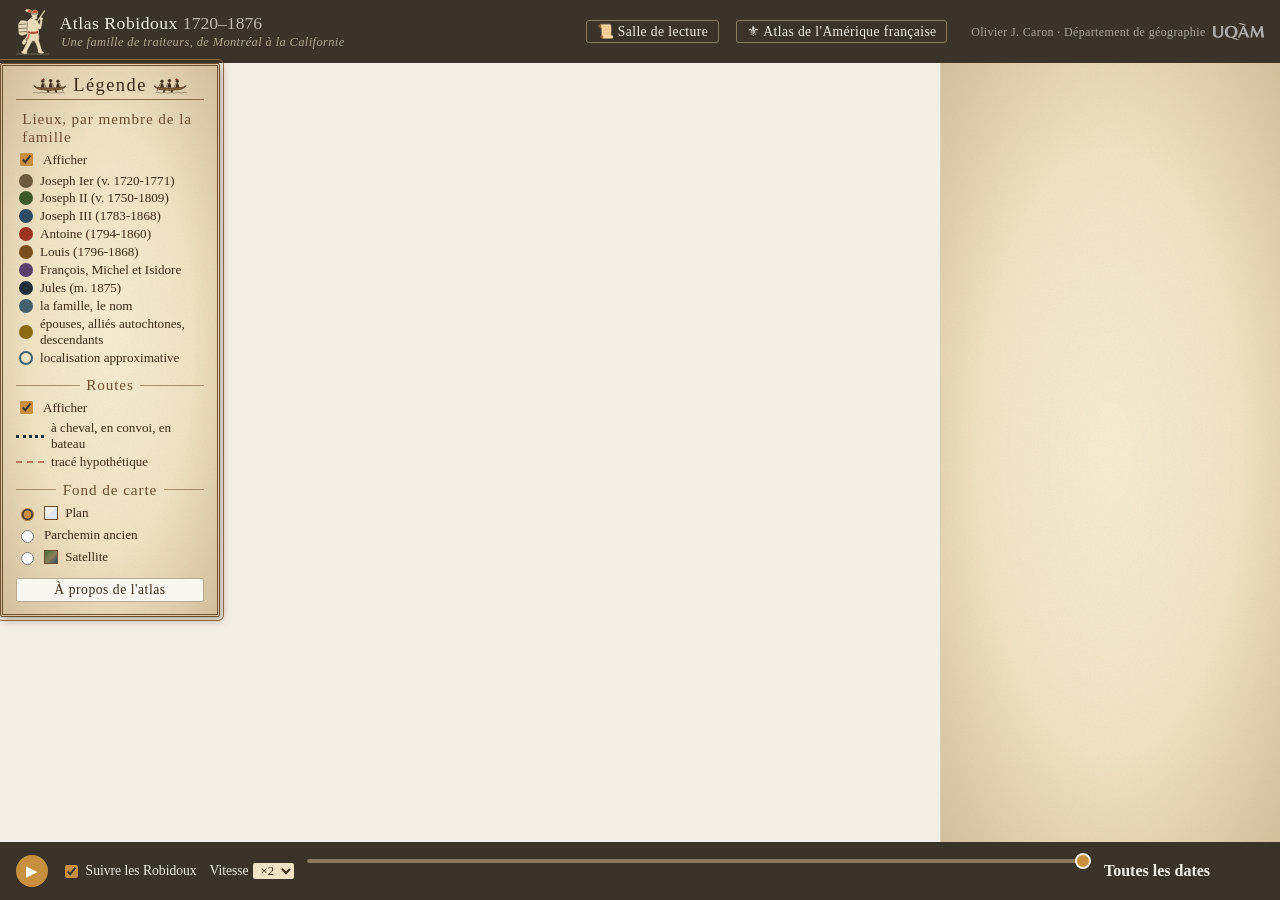
==== index.html @ 48bb447d "Memorial to the Robidoux Brothers (1924), Tassé et ouvrages d'archive.org : 27 nouveaux lieux, 8 ent" ====
<!DOCTYPE html>
<html lang="fr">
<head>
  <meta charset="utf-8">
  <meta name="viewport" content="width=device-width, initial-scale=1">
  <title>Atlas géohistorique — La famille Robidoux (1720–1876)</title>
  <meta name="author" content="Olivier J. Caron, Département de géographie, UQAM">
  <link rel="stylesheet" href="https://unpkg.com/maplibre-gl@5/dist/maplibre-gl.css">
  <link rel="preconnect" href="https://fonts.googleapis.com">
  <link rel="preconnect" href="https://fonts.gstatic.com" crossorigin>
  <link rel="stylesheet" href="https://fonts.googleapis.com/css2?family=IM+Fell+English:ital@0;1&family=IM+Fell+English+SC&display=swap">
  <link rel="icon" href="images/coureur-des-bois.svg" type="image/svg+xml">
  <link rel="stylesheet" href="css/style.css?v=5">
</head>
<body>
  <header class="barre">
    <img class="embleme" src="images/coureur-des-bois-clair.svg" alt="" width="34" height="47" style="filter:none;height:47px">
    <div class="titre">
      <h1>Atlas Robidoux <span>1720–1876</span></h1>
      <p class="projet">Une famille de traiteurs, de Montréal à la Californie</p>
    </div>
    <a class="lien-reseau" href="salle-de-lecture.html" title="Portraits du père, des frères et des proches ; documents et études du dossier">📜 Salle de lecture</a>
    <a class="lien-reseau" href="https://geolas2023.github.io/Atlas-Les-Canadiens-Fran-ais-de-l-Ouest/" title="Accueil du réseau : tous les atlas des francophones d'Amérique du Nord">⚜ Atlas de l'Amérique française</a>
    <p class="credit"><a href="https://professeurs.uqam.ca/professeur/caron.olivier/" target="_blank" rel="noopener" title="Page de professeur, UQAM">Olivier J. Caron</a> · <a href="https://geo.uqam.ca/" target="_blank" rel="noopener" title="Département de géographie de l'UQAM">Département de géographie</a> <a href="https://uqam.ca" title="Université du Québec à Montréal"><img class="logo-uqam" src="images/uqam-logo.svg" alt="UQAM"></a></p>
  </header>

  <main class="contenu">
    <div id="carte" aria-label="Carte interactive">
      <!-- Habillage de la carte (parchemin, bords brûlés, coins, rose des vents) : décor seulement, ne capte pas les clics -->
      <div class="parchemin" aria-hidden="true">
        <span class="coin hg"></span><span class="coin hd"></span><span class="coin bg"></span><span class="coin bd"></span>
        <img class="rose" src="images/rose-des-vents.svg" alt="">
      </div>
      <details id="legende-carte" class="legende-carte" open>
        <summary>Légende</summary>
        <h3>Lieux, par membre de la famille</h3>
        <label><input type="checkbox" id="c-lieux" checked> Afficher</label>
        <ul>
          <li><i class="pt joseph1"></i> Joseph Ier (v. 1720-1771)</li>
          <li><i class="pt joseph2"></i> Joseph II (v. 1750-1809)</li>
          <li><i class="pt joseph3"></i> Joseph III (1783-1868)</li>
          <li><i class="pt antoine"></i> Antoine (1794-1860)</li>
          <li><i class="pt louis"></i> Louis (1796-1868)</li>
          <li><i class="pt freres"></i> François, Michel et Isidore</li>
          <li><i class="pt jules"></i> Jules (m. 1875)</li>
          <li><i class="pt famille"></i> la famille, le nom</li>
          <li><i class="pt proches"></i> épouses, alliés autochtones, descendants</li>
          <li><i class="pt incertain"></i> localisation approximative</li>
        </ul>
        <h3>Routes</h3>
        <label><input type="checkbox" id="c-trajets" checked> Afficher</label>
        <ul>
          <li><i class="ln terre"></i> à cheval, en convoi, en bateau</li>
          <li><i class="ln hypo"></i> tracé hypothétique</li>
        </ul>
        <h3>Fond de carte</h3>
        <div class="choix-fond" role="radiogroup" aria-label="Fond de carte">
          <label><input type="radio" name="fond" value="plan" checked><i class="sw plan"></i> Plan</label>
          <label><input type="radio" name="fond" value="parchemin"><i class="sw parchemin"></i> Parchemin ancien</label>
          <label><input type="radio" name="fond" value="satellite"><i class="sw satellite"></i> Satellite</label>
        </div>
        <button type="button" id="btn-apropos" class="btn-apropos">À propos de l'atlas</button>
      </details>
    </div>
    <aside id="panneau" aria-live="polite" aria-label="Journal de bord"></aside>
  </main>

  <footer class="timeline">
    <button id="lecture" aria-label="Lecture">▶</button>
    <label class="suivi" title="La carte suit les Robidoux : envol vers chaque lieu, le cavalier ou le canot parcourt chaque route"><input type="checkbox" id="suivi" checked> Suivre les Robidoux</label>
    <label class="suivi" title="Vitesse de la visite animée">Vitesse
      <select id="vitesse" aria-label="Vitesse de la visite">
        <option value="1">×1</option>
        <option value="2" selected>×2</option>
        <option value="4">×4</option>
      </select>
    </label>
    <div class="piste">
      <input type="range" id="curseur" min="0" max="750" step="1" value="750" aria-label="Date affichée">
      <div id="graduation" aria-hidden="true"></div>
    </div>
    <output id="date-affichee">Toutes les dates</output>
  </footer>

  <div id="lightbox" class="lightbox" hidden role="dialog" aria-modal="true" aria-label="Photo agrandie">
    <button type="button" id="lb-fermer" class="lb-fermer" aria-label="Fermer">✕</button>
    <button type="button" id="lb-prec" class="lb-nav lb-prec" aria-label="Photo précédente">‹</button>
    <figure class="lb-cadre">
      <img id="lb-image" src="" alt="">
      <figcaption><span id="lb-legende"></span> <a id="lb-ouvrir" href="#" target="_blank" rel="noopener">Ouvrir en taille réelle ↗</a></figcaption>
    </figure>
    <button type="button" id="lb-suiv" class="lb-nav lb-suiv" aria-label="Photo suivante">›</button>
  </div>

  <script src="https://unpkg.com/maplibre-gl@5/dist/maplibre-gl.js"></script>
  <script src="https://cdn.jsdelivr.net/npm/topojson-client@3/dist/topojson-client.min.js"></script>
  <script src="js/fonds.js?v=5"></script>
  <script src="js/app.js?v=5"></script>
  <script src="js/visite.js?v=5"></script>
</body>
</html>
---- css/style.css ----
/* =====================================================================
   Atlas Robidoux — même habillage que l'Atlas Aubry
   Bandeau et timeline brun foncé, fond de carte clair, légende en cartouche et journal de bord
   sur parchemin (encre sépia, IM Fell English), accents ocre.
   ===================================================================== */
:root {
  --encre: #3d2a17; --encre-pale: #6b4f2e; --sepia: #8a6a44; --rouge: #8b2e1f; --or: #c8903e;
  --velin: #f1e4c4; --parchemin: #f4efe6; --parchemin-fonce: #e3cfa3; --bois: #3b3328; --bois-clair: #5a4d3c;
  --grain: url("data:image/svg+xml;utf8,<svg xmlns='http://www.w3.org/2000/svg' width='200' height='200'><filter id='n'><feTurbulence type='fractalNoise' baseFrequency='.8' numOctaves='3' stitchTiles='stitch'/><feColorMatrix values='0 0 0 0 .35  0 0 0 0 .25  0 0 0 0 .12  0 0 0 .09 0'/></filter><rect width='100%' height='100%' filter='url(%23n)'/></svg>");
  --taches: url("data:image/svg+xml;utf8,<svg xmlns='http://www.w3.org/2000/svg' width='900' height='700'><filter id='t'><feTurbulence type='fractalNoise' baseFrequency='.006' numOctaves='4' seed='3'/><feColorMatrix values='0 0 0 0 .16  0 0 0 0 .30  0 0 0 0 .40  0 0 0 -1.6 .8'/></filter><rect width='100%' height='100%' filter='url(%23t)'/></svg>");
  --fell: 'IM Fell English', Georgia, 'Times New Roman', serif;
  --fell-sc: 'IM Fell English SC', 'IM Fell English', Georgia, serif;
  --pirate: 'IM Fell English SC', 'IM Fell English', Georgia, serif;
}
* { box-sizing: border-box; }
html, body { margin: 0; height: 100%; font-family: var(--fell); color: var(--encre); background: var(--bois); }
body { display: grid; grid-template-rows: auto 1fr auto; }

/* ---------- Bandeau ---------- */
.barre { display: flex; align-items: center; gap: .7rem; padding: .35rem 1rem; color: var(--velin);
  background: var(--bois) var(--grain); border-bottom: 3px double var(--or); }
.barre h1 { font-family: var(--pirate); font-weight: normal; font-size: 1.9rem; margin: 0; letter-spacing: .04em; color: var(--or);
  text-shadow: 0 1px 0 #000, 0 0 8px rgba(217, 180, 106, .25); }
.barre h1 span { font-family: var(--fell); font-size: 1.05rem; color: var(--velin); opacity: .75; letter-spacing: .08em; }
.barre .titre { display: flex; flex-direction: column; line-height: 1; }
.barre .projet { margin: .15rem 0 0 .1rem; font-family: var(--fell); font-style: italic; font-size: .95rem; color: var(--velin); opacity: .85; letter-spacing: .03em; }
.embleme { height: 45px; width: auto; filter: invert(88%) sepia(30%) saturate(500%) hue-rotate(350deg) brightness(.95); transform-origin: 50% 90%; }
.embleme.tangue { animation: tangage 1.6s ease-in-out infinite alternate; }
.credit { margin: 0 0 0 auto; font-size: .8rem; opacity: .7; letter-spacing: .03em; }
.credit a { color: inherit; text-decoration: none; }
.credit a:hover { text-decoration: underline; }
.barre .lien-reseau { margin-left: auto; color: var(--or); text-decoration: none; font-size: .95rem; letter-spacing: .03em;
  border: 1px solid var(--or); border-radius: 3px; padding: .15rem .6rem; white-space: nowrap; }
.barre .lien-reseau:hover { background: var(--or); color: var(--bois); }
.barre .lien-reseau + .credit { margin-left: .9rem; }
.credit .logo-uqam { height: 1.4em; width: auto; vertical-align: -0.35em; margin-left: .35em; }
@keyframes tangage { from { transform: rotate(-4deg) translateY(0); } to { transform: rotate(4deg) translateY(-2px); } }

/* ---------- Carte et habillage ---------- */
.contenu { display: grid; grid-template-columns: 1fr; min-height: 0; position: relative; }
#carte { min-height: 0; position: relative; background: var(--parchemin); }
.parchemin { position: absolute; inset: 0; pointer-events: none; z-index: 1; }
/* grain du papier et taches d'humidité, mêlés à la carte */
.parchemin::before { content: ''; position: absolute; inset: 0; background-image: var(--grain), var(--taches); background-size: 200px 200px, cover; mix-blend-mode: multiply; opacity: .9; }
/* bords brûlés et cadre à double filet */
.parchemin::after { content: ''; position: absolute; inset: 0; background: url('../images/bords-brules.svg') center / 100% 100% no-repeat; }
.parchemin .coin { position: absolute; width: 64px; height: 64px; background: url('../images/coin.svg') center / contain no-repeat; opacity: .85; }
.coin.hg { top: 18px; left: 20px; }
.coin.hd { top: 18px; right: 20px; transform: scaleX(-1); }
.coin.bg { bottom: 18px; left: 20px; transform: scaleY(-1); }
.coin.bd { bottom: 18px; right: 20px; transform: scale(-1, -1); }
.parchemin .rose { position: absolute; width: 92px; height: 92px; left: 40px; bottom: 50px; opacity: .85; mix-blend-mode: multiply; }
/* hors du parchemin, l'habillage s'efface */
body:not(.fond-parchemin) .parchemin::before, body:not(.fond-parchemin) .parchemin .rose { display: none; }
/* contrôles de MapLibre au-dessus du décor, à l'intérieur des bords brûlés */
#carte .maplibregl-ctrl-top-left, #carte .maplibregl-ctrl-top-right { top: 22px; }
#carte .maplibregl-ctrl-top-left { left: 40px; }
#carte .maplibregl-ctrl-top-right { right: 26px; }
#carte .maplibregl-ctrl-bottom-left { left: 34px; bottom: 26px; }
#carte .maplibregl-ctrl-bottom-right { right: 34px; bottom: 24px; }
#carte .maplibregl-ctrl-group { background: var(--velin); border: 1px solid var(--encre-pale); box-shadow: 1px 2px 6px rgba(15, 30, 40, .4); }
#carte .maplibregl-ctrl-scale { background: rgba(243, 230, 196, .85); border-color: var(--encre); color: var(--encre); font-family: var(--fell); }
#carte .maplibregl-ctrl-attrib { background: rgba(243, 230, 196, .8); font-family: var(--fell); }

/* ---------- Légende : cartouche ---------- */
.legende-carte { max-height: calc(100vh - 260px); overflow-y: auto; width: 222px; padding: .55rem .8rem .7rem; font-size: .84rem;
  background-color: var(--velin); background-image: var(--grain); color: var(--encre); font-family: var(--fell);
  border: 3px double var(--encre-pale); outline: 1px solid var(--sepia); outline-offset: 3px; border-radius: 2px;
  box-shadow: 2px 4px 12px rgba(15, 30, 40, .45); }
.legende-carte summary { font-family: var(--pirate); font-size: 1.45rem; text-align: center; list-style: none; cursor: pointer; color: var(--rouge);
  display: flex; align-items: center; justify-content: center; gap: .4rem; }
.legende-carte summary::-webkit-details-marker { display: none; }
.legende-carte summary::before, .legende-carte summary::after { content: ''; width: 30px; height: 25px; flex: none; background: url('../images/galion.svg') center / contain no-repeat; }
.legende-carte summary::after { transform: scaleX(-1); }
.legende-carte[open] summary { border-bottom: 1px solid var(--sepia); padding-bottom: .2rem; }
.legende-carte:not([open]) { width: auto; }
.legende-carte h3 { font-family: var(--fell-sc); font-weight: normal; font-size: .95rem; letter-spacing: .06em; color: var(--encre-pale);
  margin: .65rem 0 .25rem; display: flex; align-items: center; gap: .4rem; }
.legende-carte h3::before, .legende-carte h3::after { content: ''; flex: 1; border-top: 1px solid var(--sepia); opacity: .7; }
.legende-carte ul { list-style: none; margin: .2rem 0 0; padding: 0; }
.legende-carte li, .legende-carte label { display: flex; align-items: center; gap: .45rem; margin: .12rem 0; }
.legende-carte label { cursor: pointer; }
.legende-carte input { accent-color: var(--rouge); }
.legende-carte .pt { width: 10px; height: 10px; border-radius: 50%; border: 2px solid; box-sizing: content-box; flex: none; margin-left: 3px; }
.pt.combat { background: #8b2a17; border-color: #8b2a17; box-shadow: 0 0 0 2px var(--velin), 0 0 0 3px #8b2a17; }
.pt.fondation { background: #3f5a2a; border-color: #3f5a2a; }
.pt.decouverte { background: #2f4d63; border-color: #2f4d63; }
.pt.port { background: #6b5a3c; border-color: #6b5a3c; }
.pt.vie { background: #1f2f3a; border-color: #1f2f3a; }
.pt.incertain { background: var(--velin); border-color: #43606e; border-width: 2.5px; }
.legende-carte .ln { width: 28px; height: 0; flex: none; }
.ln.mer { border-top: 2.5px dashed #8b2a17; }
.ln.terre { border-top: 3px dotted #1f2f3a; }
.ln.hypo { border-top: 2px dashed rgba(139, 42, 23, .55); }
.choix-fond { display: grid; gap: .15rem; }
.btn-apropos { width: 100%; margin-top: .7rem; font-family: var(--fell-sc); letter-spacing: .04em; font-size: .85rem; cursor: pointer;
  background: var(--parchemin-fonce); color: var(--encre); border: 1px solid var(--encre-pale); border-radius: 2px; padding: .2rem .4rem;
  box-shadow: inset 0 0 0 2px var(--velin), inset 0 0 0 3px rgba(67, 96, 110, .45); }
.btn-apropos:hover { background: var(--rouge); color: var(--velin); }
.legende-carte .sw { width: 14px; height: 14px; border: 1px solid var(--encre-pale); flex: none; }
.sw.parchemin { background: linear-gradient(135deg, #c9dcdc 50%, #e4d3a8 50%); }
.sw.plan { background: linear-gradient(135deg, #f2efe9 50%, #dfe6ee 50%); }
.sw.satellite { background: linear-gradient(135deg, #4d6b3c 0%, #8a7f5a 55%, #2f4a63 100%); }

/* ---------- Journal de bord (panneau) ---------- */
/* Journal de bord en fenêtre flottante : n'apparaît qu'au clic sur un lieu ou une route */
#panneau { position: absolute; z-index: 3; top: 26px; left: 88px; width: min(380px, calc(100% - 110px)); max-height: calc(100% - 90px);
  border: 3px double var(--encre-pale); outline: 1px solid var(--sepia); outline-offset: 3px; border-radius: 2px;
  box-shadow: 4px 8px 24px rgba(15, 30, 40, .55); display: none; }
#panneau.ouvert { display: block; animation: deroule .22s ease-out; }
@keyframes deroule { from { opacity: 0; transform: translateY(-8px) scale(.98); } to { opacity: 1; transform: none; } }
#panneau .fermer { position: sticky; top: -1.3rem; float: right; margin: -.6rem -.9rem 0 .4rem; z-index: 1; width: 1.8rem; height: 1.8rem;
  border: 1px solid var(--encre-pale); border-radius: 50%; background: var(--velin); color: var(--encre); font-size: 1rem; line-height: 1; cursor: pointer; }
#panneau .fermer:hover { background: var(--rouge); color: var(--velin); border-color: var(--rouge); }
#panneau { overflow-y: auto; padding: 1.3rem 1.5rem 1.5rem; font-size: 1.03rem; line-height: 1.5;
  background-color: var(--velin);
  background-image: var(--grain), radial-gradient(ellipse at 50% 40%, rgba(250, 252, 245, .6) 0%, rgba(250, 252, 245, 0) 60%),
    radial-gradient(ellipse at center, rgba(0, 0, 0, 0) 55%, rgba(40, 70, 90, .32) 100%);
}
#panneau h2 { font-family: var(--pirate); font-weight: normal; font-size: 1.85rem; line-height: 1.1; text-align: center; color: var(--encre); margin: .1rem 0; }
#panneau .chapitre { font-family: var(--fell-sc); text-align: center; color: var(--rouge); font-size: .88rem; letter-spacing: .05em; margin: 0 0 .3rem; }
#panneau .entree-date { text-align: center; font-style: italic; color: var(--encre-pale); margin: 0 0 .3rem; }
#panneau .filet { text-align: center; color: var(--sepia); margin: .2rem 0 .6rem; display: flex; align-items: center; gap: .6rem; font-size: 1rem; }
#panneau .filet::before, #panneau .filet::after { content: ''; flex: 1; border-top: 1px solid var(--sepia); border-bottom: 1px solid var(--sepia); height: 2px; }
#panneau .meta { text-align: center; margin: .3rem 0 .6rem; }
#panneau .description::first-letter { font-family: var(--pirate); float: left; font-size: 3.3em; line-height: .8; padding: .05em .1em 0 0; color: var(--rouge); }
#panneau p { margin: .5rem 0; }
.badge { display: inline-block; font-family: var(--fell-sc); font-size: .8rem; color: var(--encre-pale); border: 1px solid var(--encre-pale); border-radius: 2px; padding: .02rem .45rem; margin: .1rem; letter-spacing: .03em; }
.badge.certaine { color: #3f5a2a; border-color: #3f5a2a; }
.badge.approximative { color: #8a5a14; border-color: #8a5a14; }
.badge.hypothetique { color: var(--rouge); border-color: var(--rouge); }
.badge.genre { background: var(--encre); color: var(--velin); border-color: var(--encre); }
.badge.genre.combat { background: #8b2a17; border-color: #8b2a17; }
.badge.genre.fondation { background: #3f5a2a; border-color: #3f5a2a; }
.badge.genre.decouverte { background: #2f4d63; border-color: #2f4d63; }
.badge.genre.mer, .badge.genre.cote { background: #8b2a17; border-color: #8b2a17; }
#panneau .note { background: rgba(90, 120, 130, .13); border-left: 3px double var(--sepia); font-style: italic; font-size: .93rem; padding: .45rem .65rem; }
#panneau .note strong { font-style: normal; font-family: var(--fell-sc); font-weight: normal; }
#panneau .sources { border-top: 1px solid var(--sepia); margin-top: 1rem; padding-top: .5rem; font-size: .88rem; color: var(--encre-pale); }
#panneau .sources strong { font-family: var(--fell-sc); font-weight: normal; }
#panneau .avertissement { background: rgba(90, 120, 130, .1); border: 1px dashed var(--sepia); padding: .5rem; font-style: italic; font-size: .9rem; }

/* ---------- Timeline ---------- */
.timeline { display: flex; align-items: center; gap: .8rem; padding: .55rem 1rem .4rem; color: var(--velin); flex-wrap: wrap;
  background: var(--bois) var(--grain); border-top: 3px double var(--or); }
.timeline button { background: var(--rouge); border: 2px solid var(--or); color: var(--velin); width: 2.2rem; height: 2.2rem; border-radius: 50%; cursor: pointer; font-size: .95rem; }
.suivi { font-size: .85rem; display: flex; align-items: center; gap: .3rem; cursor: pointer; white-space: nowrap; }
.suivi input { accent-color: var(--or); }
.suivi select { background: var(--velin); color: var(--encre); border: 0; border-radius: 2px; font: inherit; font-size: .8rem; padding: 0 .2rem; }
.piste { flex: 1; min-width: 240px; position: relative; padding-bottom: 1.3rem; }
.piste input[type=range] { -webkit-appearance: none; appearance: none; width: 100%; height: 18px; margin: 0; background: transparent; cursor: pointer; display: block; }
.piste input[type=range]::-webkit-slider-runnable-track { height: 4px; background: repeating-linear-gradient(90deg, var(--or) 0 6px, transparent 6px 10px); border-radius: 2px; }
.piste input[type=range]::-moz-range-track { height: 4px; background: repeating-linear-gradient(90deg, var(--or) 0 6px, transparent 6px 10px); }
.piste input[type=range]::-webkit-slider-thumb { -webkit-appearance: none; width: 18px; height: 18px; margin-top: -7px; border-radius: 50%; background: var(--rouge); border: 2px solid var(--or); box-shadow: 0 0 0 2px var(--bois); }
.piste input[type=range]::-moz-range-thumb { width: 14px; height: 14px; border-radius: 50%; background: var(--rouge); border: 2px solid var(--or); }
#graduation { position: absolute; left: 0; right: 0; top: 16px; height: 1.3rem; }
#graduation .trait { position: absolute; top: 0; width: 1px; height: 7px; background: #b8c9cc; transform: translateX(-50%); }
#graduation .trait.mineur { height: 4px; opacity: .45; }
#graduation .segment-compresse { position: absolute; top: -10px; height: 4px; background: repeating-linear-gradient(90deg, var(--velin) 0 2px, transparent 2px 5px); opacity: .5; }
#graduation .trait.coupure { height: 12px; top: -4px; width: 2px; background: var(--or); transform: translateX(-50%) skewX(-20deg); }
#graduation .annee { position: absolute; top: 7px; font-size: .74rem; transform: translateX(-50%); color: #dfe7e4; cursor: pointer; }
#graduation .annee:hover { color: var(--or); }
#date-affichee { min-width: 10rem; font-family: var(--pirate); font-size: 1.25rem; color: var(--or); }

/* ---------- Navire de la visite animée ---------- */
.marqueur-navire img { width: 58px; height: 48px; display: block; filter: drop-shadow(0 0 2px var(--velin)) drop-shadow(0 0 3px var(--velin)); animation: tangage 1.2s ease-in-out infinite alternate; transform-origin: 50% 90%; }
.marqueur-navire.canot img { width: 62px; height: 36px; }
.marqueur-navire.gauche img { animation-name: tangage-gauche; }
@keyframes tangage-gauche { from { transform: scaleX(-1) rotate(-4deg); } to { transform: scaleX(-1) rotate(4deg) translateY(-2px); } }
@media (prefers-reduced-motion: reduce) { .marqueur-navire img, .embleme.tangue { animation: none; } .marqueur-navire.gauche img { transform: scaleX(-1); } }

@media (max-width: 760px) {
  .credit { display: none; }
  #panneau { top: auto; bottom: 12px; left: 12px; width: calc(100% - 24px); max-height: 55%; }
  .parchemin .rose, .parchemin .coin { display: none; }
  .legende-carte { width: 180px; }
}


/* =====================================================================
   Gabarit de l'Atlas Aubry (surcharges)
   ===================================================================== */
html, body { font-family: Georgia, "Times New Roman", serif; color: #2b2620; background: #f4efe6; }
.barre { background: #3b3328; color: #f4efe6; border-bottom: 0; padding: .5rem 1rem; gap: .6rem; }
.barre h1 { font-family: Georgia, "Times New Roman", serif; font-size: 1.1rem; letter-spacing: .03em; color: #f4efe6; text-shadow: none; }
.barre h1 span { font-family: inherit; font-size: inherit; color: inherit; opacity: .7; letter-spacing: 0; }
.barre .projet { font-size: .78rem; opacity: .65; margin-top: .2rem; }
.embleme { height: 34px; filter: invert(95%) sepia(10%) saturate(300%) hue-rotate(350deg); }
.credit { font-size: .75rem; opacity: .6; }
.barre .lien-reseau { color: #f4efe6; border: 1px solid #8a7a62; font-size: .85rem; }
.barre .lien-reseau:hover { background: #c8903e; border-color: #c8903e; color: #fff; }

/* carte à gauche, journal de bord fixe à droite (comme l'Atlas Aubry) */
.contenu { grid-template-columns: 1fr 340px; }
#carte { background: #f4efe6; }
body:not(.fond-parchemin) .parchemin { display: none; }
#carte .maplibregl-ctrl-top-left, #carte .maplibregl-ctrl-top-right { top: 0; }
#carte .maplibregl-ctrl-top-left { left: 0; }
#carte .maplibregl-ctrl-top-right { right: 0; }
#carte .maplibregl-ctrl-bottom-left { left: 0; bottom: 0; }
#carte .maplibregl-ctrl-bottom-right { right: 0; bottom: 0; }
#carte .maplibregl-ctrl-group { background: #fff; border: 0; box-shadow: 0 0 0 2px rgba(0,0,0,.1); }

.legende-carte { max-height: calc(100vh - 230px); border: 3px double var(--encre-pale); outline: 1px solid var(--sepia); outline-offset: 3px;
  box-shadow: 2px 3px 10px rgba(60, 35, 10, .35); width: 220px; font-size: .82rem;
  background-color: var(--velin); background-image: var(--grain), radial-gradient(ellipse at center, rgba(255, 248, 225, .55) 0%, rgba(255, 248, 225, 0) 60%),
    radial-gradient(ellipse at center, rgba(0, 0, 0, 0) 55%, rgba(110, 70, 30, .22) 100%); }
.legende-carte summary { font-family: var(--fell-sc); font-size: 1.15rem; letter-spacing: .08em; color: var(--encre); }
.legende-carte summary::before, .legende-carte summary::after { width: 34px; height: 20px; background-image: url('../images/canot.svg'); }
.legende-carte input { accent-color: var(--or); }
.btn-apropos { box-shadow: none; background: #faf7f1; border-color: #b9ab92; font-family: var(--fell); }
.btn-apropos:hover { background: var(--or); color: #fff; border-color: var(--or); }

#panneau { position: static; display: block; width: auto; max-height: none; top: auto; left: auto; z-index: auto;
  border: 0; border-left: 1px solid #d6cbb8; outline: 0; border-radius: 0; box-shadow: none; padding: 1rem 1.25rem; font-size: 1rem;
  background-color: var(--velin); background-image: var(--grain), radial-gradient(ellipse at center, rgba(255, 248, 225, .55) 0%, rgba(255, 248, 225, 0) 60%),
    radial-gradient(ellipse at center, rgba(0, 0, 0, 0) 55%, rgba(110, 70, 30, .22) 100%); }
#panneau.ouvert { animation: none; }
#panneau .fermer { position: static; float: right; margin: 0 0 .3rem .5rem; background: #faf7f1; }
#panneau .fermer:hover { background: var(--or); border-color: var(--or); color: #fff; }
#panneau h2 { font-family: var(--fell-sc); font-size: 1.4rem; text-align: left; }
#panneau .chapitre { text-align: left; color: var(--rouge); }
#panneau .entree-date, #panneau .meta { text-align: left; }
#panneau .filet { justify-content: flex-start; }
#panneau .description::first-letter { font-family: var(--fell); color: var(--rouge); }
#panneau .note { background: #efe9dd; border-left: 3px solid #c8903e; font-style: normal; }
#panneau .avertissement { background: #f3e3c3; border: 0; border-radius: 3px; font-style: normal; }

.timeline { background: #3b3328; color: #f4efe6; border-top: 0; padding: .6rem 1rem; }
.timeline button { background: #c8903e; border: 0; color: #fff; width: 2rem; height: 2rem; }
.suivi input { accent-color: #c8903e; }
.piste input[type=range]::-webkit-slider-runnable-track { background: #8a7a62; }
.piste input[type=range]::-moz-range-track { background: #8a7a62; }
.piste input[type=range]::-webkit-slider-thumb { width: 16px; height: 16px; margin-top: -6px; background: #c8903e; border: 2px solid #f4efe6; box-shadow: none; }
.piste input[type=range]::-moz-range-thumb { background: #c8903e; border: 2px solid #f4efe6; }
#graduation .trait { background: #c9bba3; }
#graduation .segment-compresse { background: repeating-linear-gradient(90deg, #c8903e 0 3px, transparent 3px 6px); opacity: .55; }
#graduation .annee { color: #e6dccb; font-family: system-ui, sans-serif; font-size: .7rem; }
#graduation .annee:hover { color: #c8903e; }
#date-affichee { font-family: Georgia, serif; font-weight: bold; font-size: 1rem; color: #f4efe6; }
.marqueur-navire img { filter: drop-shadow(0 0 2px #fff) drop-shadow(0 0 3px #fff); }

@media (max-width: 760px) {
  .contenu { grid-template-columns: 1fr; grid-template-rows: 1fr 40%; }
  #panneau { border-left: 0; border-top: 1px solid #d6cbb8; }
}

/* Membres de la famille Robidoux (couleurs de js/app.js) */
.pt.joseph1 { background: #6b5a3c; border-color: #6b5a3c; }
.pt.joseph2 { background: #3f5a2a; border-color: #3f5a2a; }
.pt.joseph3 { background: #2f4d63; border-color: #2f4d63; }
.pt.antoine { background: #9a3322; border-color: #9a3322; }
.pt.louis { background: #7a4f1d; border-color: #7a4f1d; }
.pt.freres { background: #5b3f6b; border-color: #5b3f6b; }
.pt.jules { background: #1f2f3a; border-color: #1f2f3a; }
.pt.famille { background: #43606e; border-color: #43606e; }
.marqueur-navire.canot img[src$="cavalier.svg"] { width: 44px; }

.pt.proches { background: #8a6a12; border-color: #8a6a12; }

/* ---------- Photos et documents : vignettes et visionneuse (comme l'Atlas Aubry) ---------- */
#panneau .galerie { display: grid; grid-template-columns: repeat(auto-fill, minmax(120px, 1fr)); gap: .6rem; margin: .8rem 0; }
#panneau .galerie figure { margin: 0; }
#panneau .galerie figcaption { font-size: .78rem; line-height: 1.25; color: var(--encre-pale); margin-top: .25rem; font-style: italic; }
#panneau .vignette { display: block; width: 100%; padding: 3px; background: var(--velin); border: 3px double var(--encre-pale, #6b5a3c); cursor: zoom-in; }
#panneau .vignette img { display: block; width: 100%; height: 110px; object-fit: cover; border: 0; padding: 0; filter: sepia(.15); }
#panneau .vignette:hover { border-color: #9a3322; }
.lightbox { position: fixed; inset: 0; z-index: 1100; background: rgba(25, 18, 10, .88); display: flex; align-items: center; justify-content: center; gap: .5rem; padding: 1rem; }
.lightbox[hidden] { display: none; }
.lb-cadre { margin: 0; max-width: min(1100px, 88vw); max-height: 92vh; display: flex; flex-direction: column; align-items: center; }
.lb-cadre img { max-width: 100%; max-height: 80vh; width: auto; object-fit: contain; background: #fff; border: 4px double #c8b48c; box-shadow: 0 6px 30px rgba(0,0,0,.6); }
.lb-cadre figcaption { color: #f1e4c4; font-style: italic; text-align: center; margin-top: .6rem; font-size: .95rem; max-width: 900px; }
.lb-cadre figcaption a { color: #e6c48f; font-style: normal; margin-left: .5rem; }
.lb-fermer { position: absolute; top: .6rem; right: .9rem; background: transparent; border: 0; color: #f1e4c4; font-size: 1.6rem; cursor: pointer; }
.lb-nav { background: rgba(241, 228, 196, .15); border: 1px solid #c8b48c; color: #f1e4c4; font-size: 2rem; width: 2.6rem; height: 3.6rem; cursor: pointer; border-radius: 3px; flex: none; }
.lb-nav:hover { background: rgba(241, 228, 196, .3); }
.lb-nav[hidden] { display: none; }
@media (max-width: 600px) { .lb-nav { width: 2rem; height: 3rem; font-size: 1.5rem; } }
.barre .lien-reseau + .lien-reseau { margin-left: .5rem; }
#panneau .lien-lettres { margin: .8rem 0; }
#panneau .btn-sv { display: inline-block; background: var(--velin); border: 1px solid var(--sepia); border-radius: 3px; padding: .3rem .7rem; color: var(--encre); text-decoration: none; font-size: .92rem; }
#panneau .btn-sv:hover { background: #ead9b9; }
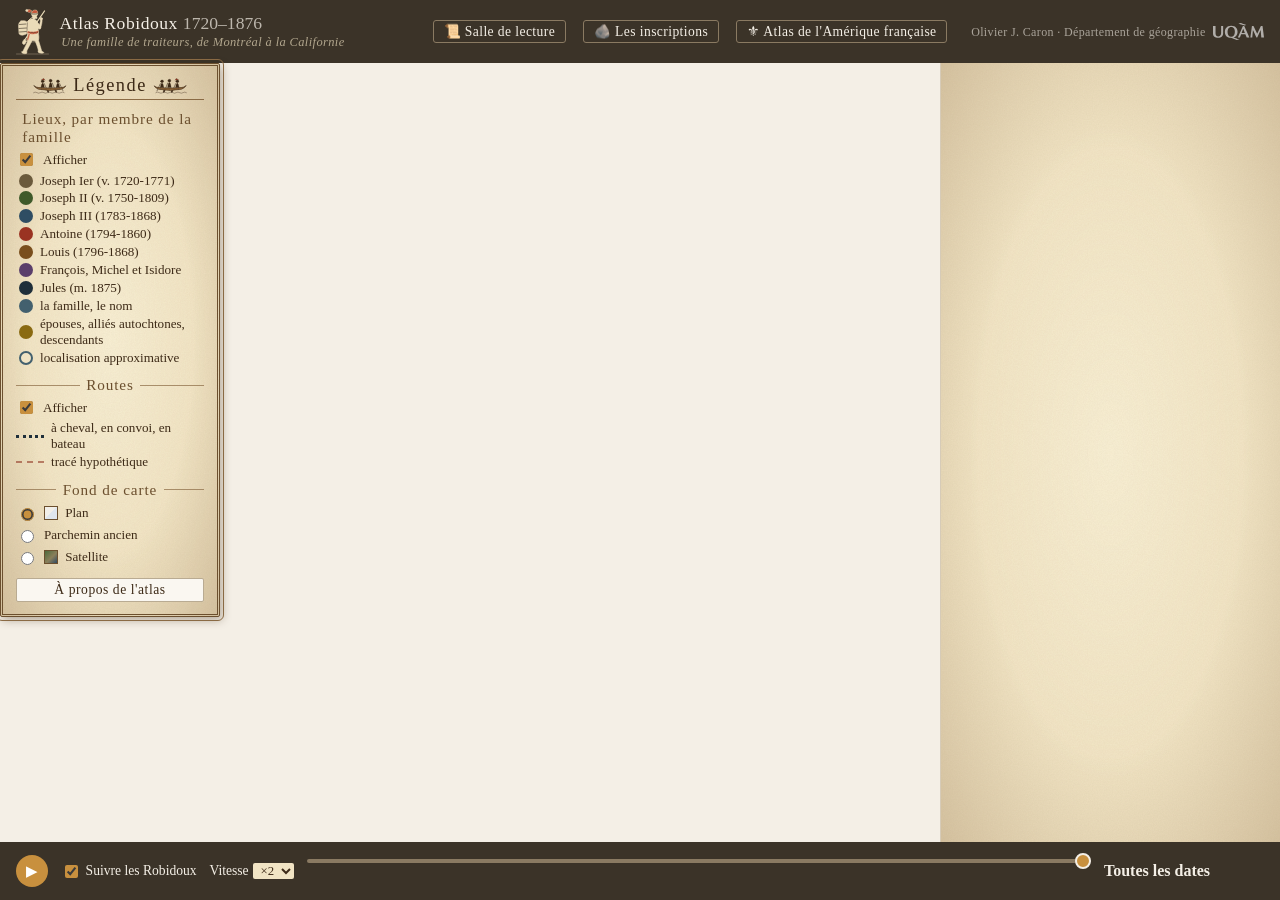
==== commit 4a4008a5: "Page thématique « Les inscriptions » ; inscriptions de Denis Julien ajoutées à la carte (L146-L154) " ====
--- a/index.html
+++ b/index.html
@@ -20,6 +20,7 @@
       <p class="projet">Une famille de traiteurs, de Montréal à la Californie</p>
     </div>
     <a class="lien-reseau" href="salle-de-lecture.html" title="Portraits du père, des frères et des proches ; documents et études du dossier">📜 Salle de lecture</a>
+    <a class="lien-reseau" href="inscriptions.html" title="Les noms gravés par Antoine, Louis et Denis Julien sur le plateau du Colorado (1830-1844)">🪨 Les inscriptions</a>
     <a class="lien-reseau" href="https://geolas2023.github.io/Atlas-Les-Canadiens-Fran-ais-de-l-Ouest/" title="Accueil du réseau : tous les atlas des francophones d'Amérique du Nord">⚜ Atlas de l'Amérique française</a>
     <p class="credit"><a href="https://professeurs.uqam.ca/professeur/caron.olivier/" target="_blank" rel="noopener" title="Page de professeur, UQAM">Olivier J. Caron</a> · <a href="https://geo.uqam.ca/" target="_blank" rel="noopener" title="Département de géographie de l'UQAM">Département de géographie</a> <a href="https://uqam.ca" title="Université du Québec à Montréal"><img class="logo-uqam" src="images/uqam-logo.svg" alt="UQAM"></a></p>
   </header>
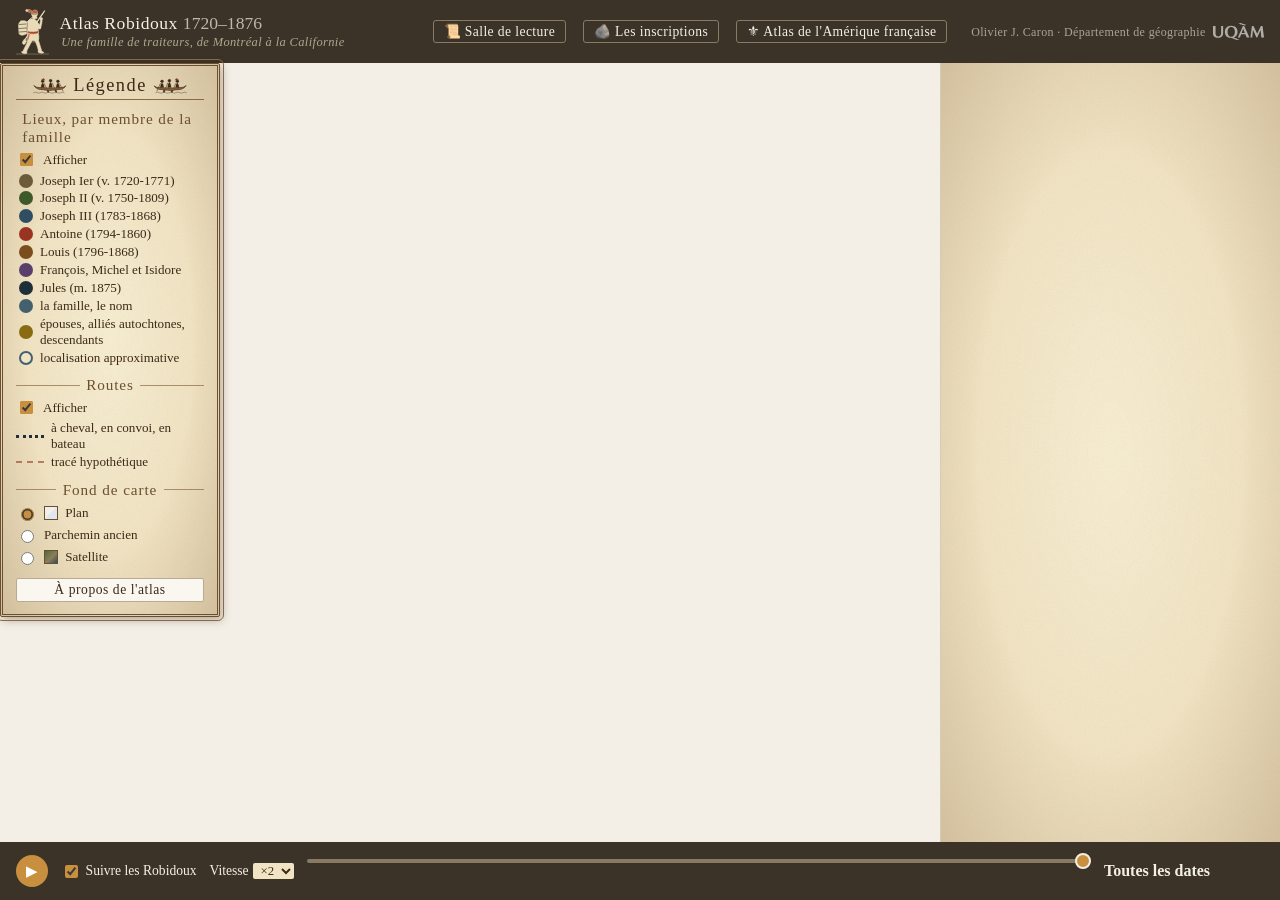
==== commit 72930bc4: "Salle de lecture : onglet « Documents trouvés » par personne ; 30 ménages des recensements 1850-1880" ====
--- a/index.html
+++ b/index.html
@@ -96,7 +96,7 @@
   <script src="https://unpkg.com/maplibre-gl@5/dist/maplibre-gl.js"></script>
   <script src="https://cdn.jsdelivr.net/npm/topojson-client@3/dist/topojson-client.min.js"></script>
   <script src="js/fonds.js?v=5"></script>
-  <script src="js/app.js?v=5"></script>
+  <script src="js/app.js?v=6"></script>
   <script src="js/visite.js?v=5"></script>
 </body>
 </html>
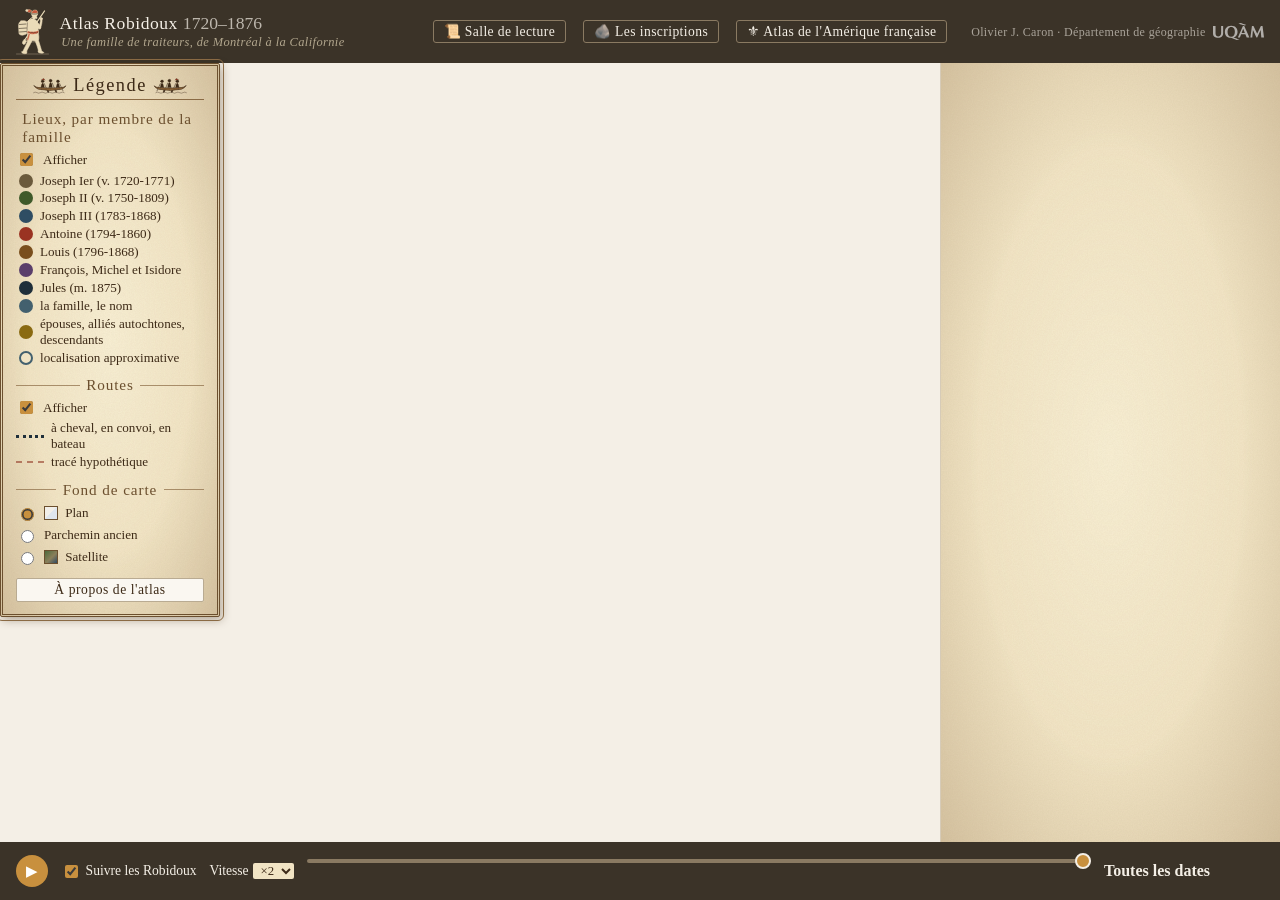
==== commit 46248470: "Carte : liens directs vers les points de recensement (R1850-…) Co-Authored-By: Claude Opus 5.5 <nore" ====
--- a/index.html
+++ b/index.html
@@ -96,7 +96,7 @@
   <script src="https://unpkg.com/maplibre-gl@5/dist/maplibre-gl.js"></script>
   <script src="https://cdn.jsdelivr.net/npm/topojson-client@3/dist/topojson-client.min.js"></script>
   <script src="js/fonds.js?v=5"></script>
-  <script src="js/app.js?v=6"></script>
+  <script src="js/app.js?v=7"></script>
   <script src="js/visite.js?v=5"></script>
 </body>
 </html>
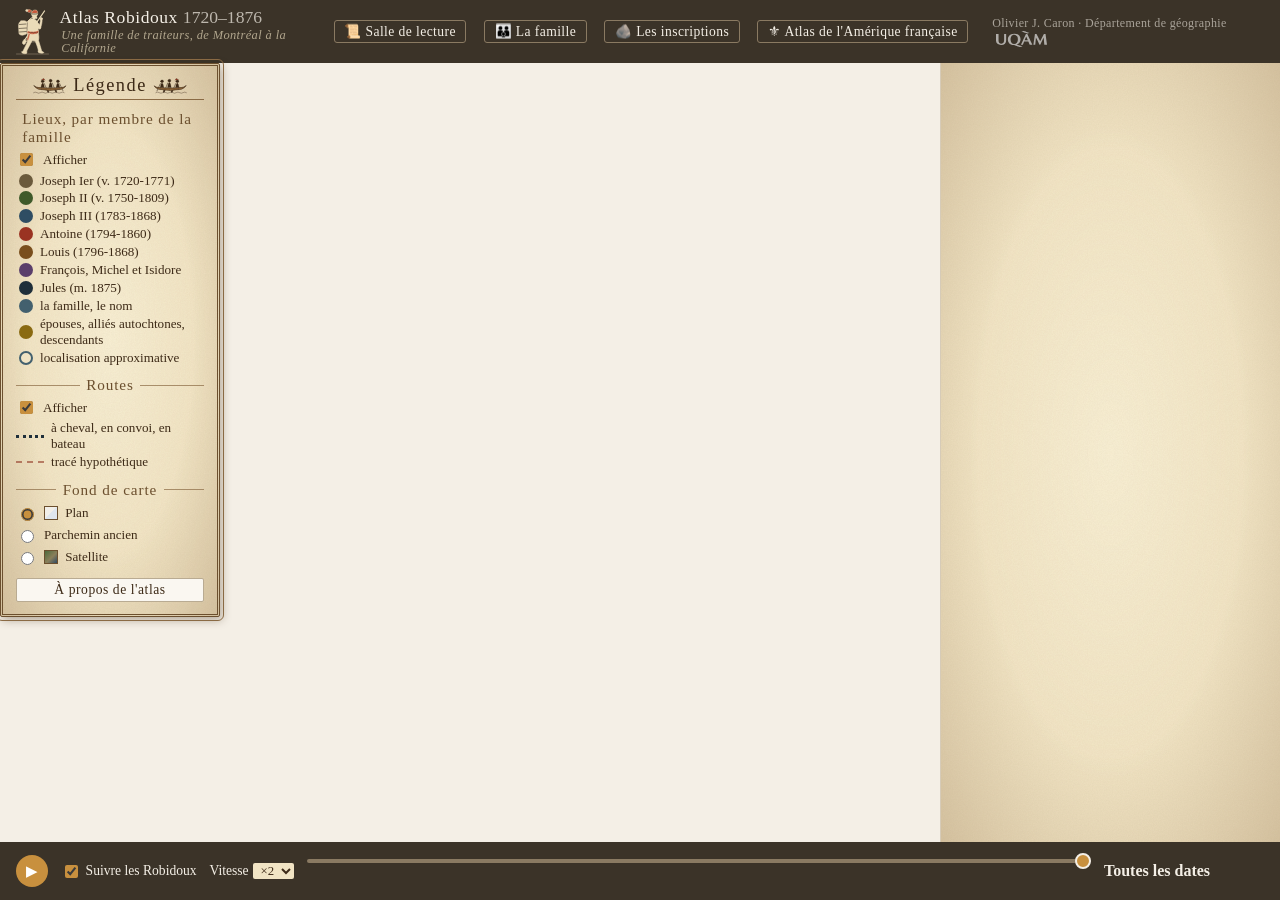
==== commit 4532500b: "Page « Les membres de la famille » : un onglet par membre (récit, images, carte des lieux, recenseme" ====
--- a/index.html
+++ b/index.html
@@ -20,6 +20,7 @@
       <p class="projet">Une famille de traiteurs, de Montréal à la Californie</p>
     </div>
     <a class="lien-reseau" href="salle-de-lecture.html" title="Portraits du père, des frères et des proches ; documents et études du dossier">📜 Salle de lecture</a>
+    <a class="lien-reseau" href="famille.html" title="Une page par membre de la famille : récit, images, lieux, recensements, actes, documents">👪 La famille</a>
     <a class="lien-reseau" href="inscriptions.html" title="Les noms gravés par Antoine, Louis et Denis Julien sur le plateau du Colorado (1830-1844)">🪨 Les inscriptions</a>
     <a class="lien-reseau" href="https://geolas2023.github.io/Atlas-Les-Canadiens-Fran-ais-de-l-Ouest/" title="Accueil du réseau : tous les atlas des francophones d'Amérique du Nord">⚜ Atlas de l'Amérique française</a>
     <p class="credit"><a href="https://professeurs.uqam.ca/professeur/caron.olivier/" target="_blank" rel="noopener" title="Page de professeur, UQAM">Olivier J. Caron</a> · <a href="https://geo.uqam.ca/" target="_blank" rel="noopener" title="Département de géographie de l'UQAM">Département de géographie</a> <a href="https://uqam.ca" title="Université du Québec à Montréal"><img class="logo-uqam" src="images/uqam-logo.svg" alt="UQAM"></a></p>
